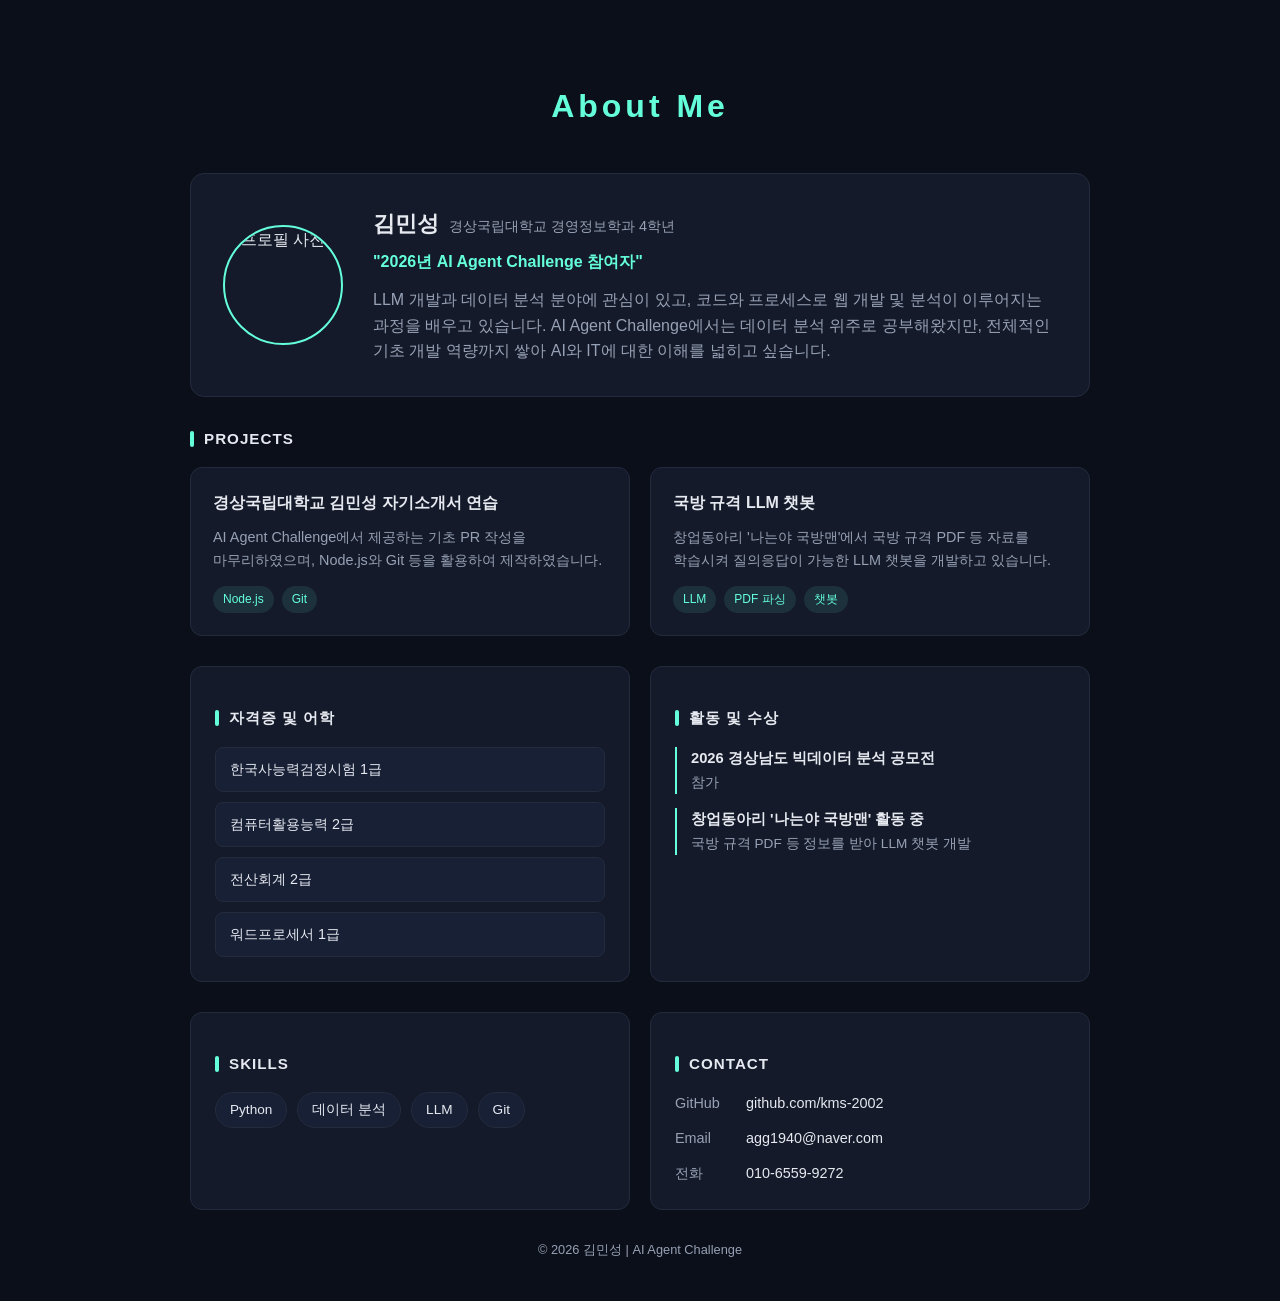
==== index.html @ eb75427b "자격증 정보 반영" ====
<!DOCTYPE html>
<html lang="ko">
<head>
  <meta charset="UTF-8" />
  <meta name="viewport" content="width=device-width, initial-scale=1.0" />
  <title>About Me</title>
  <link rel="stylesheet" href="style.css" />
</head>
<body>

  <h1 class="page-title">About Me</h1>

  <!-- 프로필 카드 -->
  <section class="card profile-card">
    <img class="profile-photo" src="https://placehold.co/140x140/1a2332/64ffda?text=Photo" alt="프로필 사진" />
    <div class="profile-info">
      <h2 class="name">김민성 <span class="school">경상국립대학교 경영정보학과 4학년</span></h2>
      <p class="quote">"2026년 AI Agent Challenge 참여자"</p>
      <p class="bio">
        LLM 개발과 데이터 분석 분야에 관심이 있고, 코드와 프로세스로 웹 개발 및 분석이
        이루어지는 과정을 배우고 있습니다. AI Agent Challenge에서는 데이터 분석 위주로
        공부해왔지만, 전체적인 기초 개발 역량까지 쌓아 AI와 IT에 대한 이해를 넓히고 싶습니다.
      </p>
    </div>
  </section>

  <!-- 프로젝트 -->
  <section class="section">
    <h3 class="section-title"><span class="bar"></span>PROJECTS</h3>
    <div class="project-grid">
      <div class="project-card">
        <h4>경상국립대학교 김민성 자기소개서 연습</h4>
        <p>AI Agent Challenge에서 제공하는 기초 PR 작성을 마무리하였으며, Node.js와 Git 등을 활용하여 제작하였습니다.</p>
        <div class="tags">
          <span class="tag">Node.js</span>
          <span class="tag">Git</span>
        </div>
      </div>

      <div class="project-card">
        <h4>국방 규격 LLM 챗봇</h4>
        <p>창업동아리 '나는야 국방맨'에서 국방 규격 PDF 등 자료를 학습시켜 질의응답이 가능한 LLM 챗봇을 개발하고 있습니다.</p>
        <div class="tags">
          <span class="tag">LLM</span>
          <span class="tag">PDF 파싱</span>
          <span class="tag">챗봇</span>
        </div>
      </div>
    </div>
  </section>

  <!-- 자격증 & 공모전 -->
  <div class="two-col">

    <section class="section">
      <h3 class="section-title"><span class="bar"></span>자격증 및 어학</h3>
      <ul class="cert-list">
        <li>한국사능력검정시험 1급</li>
        <li>컴퓨터활용능력 2급</li>
        <li>전산회계 2급</li>
        <li>워드프로세서 1급</li>
      </ul>
    </section>

    <section class="section">
      <h3 class="section-title"><span class="bar"></span>활동 및 수상</h3>
      <ul class="activity-list">
        <li>
          <span class="activity-title">2026 경상남도 빅데이터 분석 공모전</span>
          <span class="activity-desc">참가</span>
        </li>
        <li>
          <span class="activity-title">창업동아리 '나는야 국방맨' 활동 중</span>
          <span class="activity-desc">국방 규격 PDF 등 정보를 받아 LLM 챗봇 개발</span>
        </li>
      </ul>
    </section>

  </div>

  <!-- 스킬 & 연락처 -->
  <div class="two-col">

    <section class="section">
      <h3 class="section-title"><span class="bar"></span>SKILLS</h3>
      <div class="skills">
        <span class="skill-pill">Python</span>
        <span class="skill-pill">데이터 분석</span>
        <span class="skill-pill">LLM</span>
        <span class="skill-pill">Git</span>
      </div>
    </section>

    <section class="section">
      <h3 class="section-title"><span class="bar"></span>CONTACT</h3>
      <div class="contact-row">
        <span class="contact-label">GitHub</span>
        <span>github.com/kms-2002</span>
      </div>
      <div class="contact-row">
        <span class="contact-label">Email</span>
        <span>agg1940@naver.com</span>
      </div>
      <div class="contact-row">
        <span class="contact-label">전화</span>
        <span>010-6559-9272</span>
      </div>
    </section>

  </div>

  <footer>© 2026 김민성 | AI Agent Challenge</footer>

</body>
</html>
---- style.css ----
:root {
  --bg: #0b0f19;
  --panel: #141a29;
  --panel-2: #182036;
  --border: #232b3d;
  --accent: #64ffda;
  --text: #e6e9f0;
  --text-dim: #97a1b5;
}

* {
  box-sizing: border-box;
}

body {
  margin: 0;
  padding: 60px 20px 40px;
  background: var(--bg);
  color: var(--text);
  font-family: "Pretendard", "Apple SD Gothic Neo", "Segoe UI", sans-serif;
  line-height: 1.6;
  word-break: keep-all; /* 한글이 글자 단위로 쪼개져 세로로 줄바꿈되는 것 방지 */
}

.page-title {
  text-align: center;
  color: var(--accent);
  letter-spacing: 4px;
  margin-bottom: 40px;
}

.card {
  max-width: 900px;
  margin: 0 auto 30px auto;
  background: var(--panel);
  border: 1px solid var(--border);
  border-radius: 14px;
  padding: 32px;
}

.profile-card {
  display: flex;
  align-items: center;
  gap: 30px;
}

.profile-photo {
  width: 120px;
  height: 120px;
  border-radius: 50%;
  border: 2px solid var(--accent);
  object-fit: cover;
  flex-shrink: 0;
}

.profile-info {
  min-width: 0; /* flex 아이템이 넘칠 때 줄바꿈이 정상적으로 되도록 */
}

.name {
  margin: 0 0 8px 0;
  font-size: 1.4rem;
  display: flex;
  align-items: baseline;
  flex-wrap: wrap;
  gap: 10px;
}

.school {
  font-size: 0.9rem;
  color: var(--text-dim);
  font-weight: normal;
}

.quote {
  color: var(--accent);
  font-weight: bold;
  margin: 6px 0 12px 0;
}

.bio {
  color: var(--text-dim);
  margin: 0;
}

.section {
  max-width: 900px;
  margin: 0 auto 30px auto;
}

.section-title {
  display: flex;
  align-items: center;
  gap: 10px;
  color: var(--text);
  letter-spacing: 1px;
  font-size: 0.95rem;
  margin-bottom: 16px;
}

.bar {
  width: 4px;
  height: 16px;
  background: var(--accent);
  display: inline-block;
  border-radius: 2px;
  flex-shrink: 0;
}

/* 프로젝트 카드 */
.project-grid {
  display: grid;
  grid-template-columns: repeat(auto-fit, minmax(260px, 1fr));
  gap: 20px;
}

.project-card {
  background: var(--panel);
  border: 1px solid var(--border);
  border-radius: 12px;
  padding: 22px;
}

.project-card h4 {
  margin: 0 0 10px 0;
  font-size: 1rem;
}

.project-card p {
  color: var(--text-dim);
  font-size: 0.9rem;
  margin: 0 0 14px 0;
}

.tags {
  display: flex;
  flex-wrap: wrap;
  gap: 8px;
}

.tag {
  background: rgba(100, 255, 218, 0.1);
  color: var(--accent);
  padding: 4px 10px;
  border-radius: 20px;
  font-size: 0.75rem;
  white-space: nowrap;
}

/* 2단 레이아웃 (자격증/활동, 스킬/연락처 공용) */
.two-col {
  max-width: 900px;
  margin: 0 auto 30px auto;
  display: grid;
  grid-template-columns: 1fr 1fr;
  gap: 20px;
}

.two-col .section {
  margin: 0;
  background: var(--panel);
  border: 1px solid var(--border);
  border-radius: 12px;
  padding: 24px;
  max-width: none;
}

/* 자격증 목록 */
.cert-list {
  list-style: none;
  margin: 0;
  padding: 0;
  display: flex;
  flex-direction: column;
  gap: 10px;
}

.cert-list li {
  background: var(--panel-2);
  border: 1px solid var(--border);
  border-radius: 8px;
  padding: 10px 14px;
  font-size: 0.9rem;
}

/* 활동/수상 목록 */
.activity-list {
  list-style: none;
  margin: 0;
  padding: 0;
  display: flex;
  flex-direction: column;
  gap: 14px;
}

.activity-list li {
  border-left: 2px solid var(--accent);
  padding-left: 14px;
}

.activity-title {
  display: block;
  font-weight: 600;
  font-size: 0.92rem;
  margin-bottom: 2px;
}

.activity-desc {
  display: block;
  color: var(--text-dim);
  font-size: 0.85rem;
}

/* 스킬 */
.skills {
  display: flex;
  flex-wrap: wrap;
  gap: 10px;
}

.skill-pill {
  background: var(--panel-2);
  border: 1px solid var(--border);
  padding: 6px 14px;
  border-radius: 20px;
  font-size: 0.85rem;
  white-space: nowrap;
}

/* 연락처 */
.contact-row {
  display: flex;
  gap: 16px;
  margin-top: 12px;
  font-size: 0.9rem;
}

.contact-row:first-of-type {
  margin-top: 0;
}

.contact-label {
  width: 55px;
  flex-shrink: 0;
  color: var(--text-dim);
}

footer {
  text-align: center;
  color: var(--text-dim);
  font-size: 0.8rem;
  margin-top: 30px;
}

/* 반응형: 화면이 좁아지면 2단을 1단으로 */
@media (max-width: 700px) {
  .profile-card {
    flex-direction: column;
    text-align: center;
  }
  .name {
    justify-content: center;
  }
  .two-col {
    grid-template-columns: 1fr;
  }
}
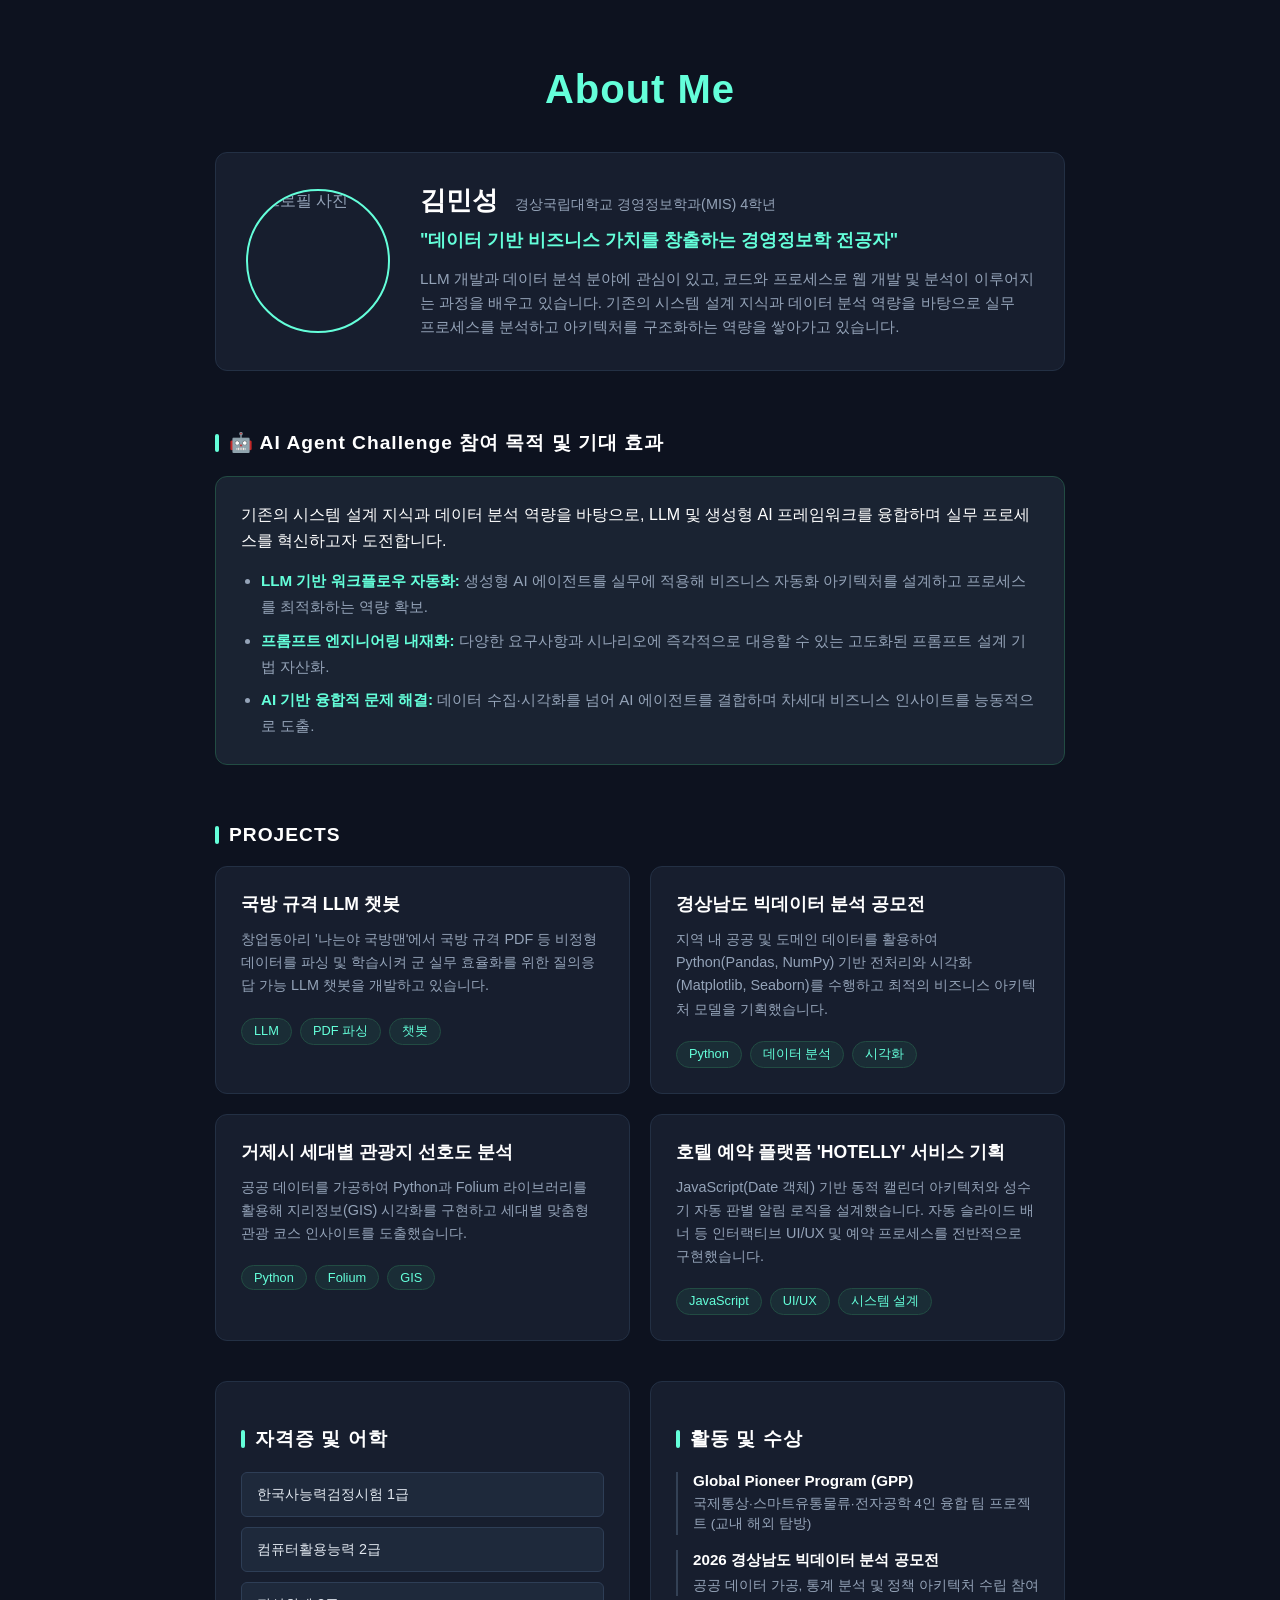
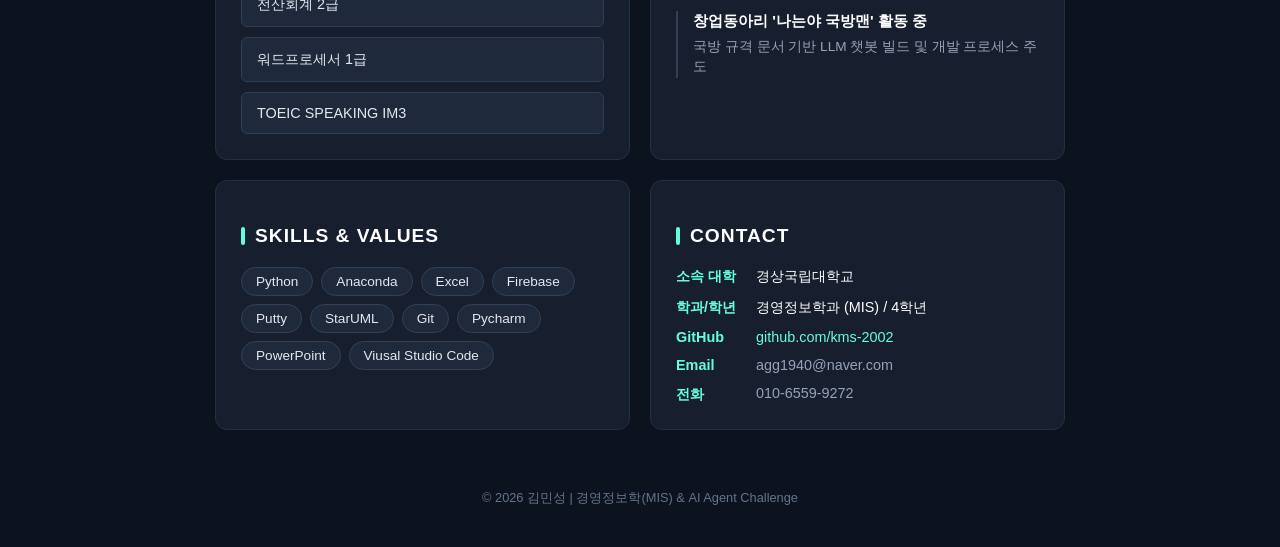
==== commit 00050a3e: "내 소개 페이지 추가" ====
--- a/index.html
+++ b/index.html
@@ -3,53 +3,86 @@
 <head>
   <meta charset="UTF-8" />
   <meta name="viewport" content="width=device-width, initial-scale=1.0" />
-  <title>About Me</title>
+  <title>About Me - 김민성</title>
   <link rel="stylesheet" href="style.css" />
 </head>
 <body>
 
   <h1 class="page-title">About Me</h1>
 
-  <!-- 프로필 카드 -->
   <section class="card profile-card">
     <img class="profile-photo" src="https://placehold.co/140x140/1a2332/64ffda?text=Photo" alt="프로필 사진" />
     <div class="profile-info">
-      <h2 class="name">김민성 <span class="school">경상국립대학교 경영정보학과 4학년</span></h2>
-      <p class="quote">"2026년 AI Agent Challenge 참여자"</p>
+      <h2 class="name">김민성 <span class="school">경상국립대학교 경영정보학과(MIS) 4학년</span></h2>
+      <p class="quote">"데이터 기반 비즈니스 가치를 창출하는 경영정보학 전공자"</p>
       <p class="bio">
-        LLM 개발과 데이터 분석 분야에 관심이 있고, 코드와 프로세스로 웹 개발 및 분석이
-        이루어지는 과정을 배우고 있습니다. AI Agent Challenge에서는 데이터 분석 위주로
-        공부해왔지만, 전체적인 기초 개발 역량까지 쌓아 AI와 IT에 대한 이해를 넓히고 싶습니다.
+        LLM 개발과 데이터 분석 분야에 관심이 있고, 코드와 프로세스로 웹 개발 및 분석이 이루어지는 과정을 배우고 있습니다.
+        기존의 시스템 설계 지식과 데이터 분석 역량을 바탕으로 실무 프로세스를 분석하고 아키텍처를 구조화하는 역량을 쌓아가고 있습니다.
       </p>
     </div>
   </section>
 
-  <!-- 프로젝트 -->
+  <section class="section">
+    <h3 class="section-title"><span class="bar"></span>🤖 AI Agent Challenge 참여 목적 및 기대 효과</h3>
+    <div class="project-card" style="background-color: #1a2332; border-color: #224c43; line-height: 1.7;">
+      <p style="font-size: 1rem; color: #fff; font-weight: 500; margin-bottom: 15px;">
+        기존의 시스템 설계 지식과 데이터 분석 역량을 바탕으로, LLM 및 생성형 AI 프레임워크를 융합하며 실무 프로세스를 혁신하고자 도전합니다.
+      </p>
+      <ul style="padding-left: 20px; margin: 0; color: #94a3b8; font-size: 0.95rem; display: flex; flex-direction: column; gap: 8px;">
+        <li><strong style="color: #64ffda;">LLM 기반 워크플로우 자동화:</strong> 생성형 AI 에이전트를 실무에 적용해 비즈니스 자동화 아키텍처를 설계하고 프로세스를 최적화하는 역량 확보.</li>
+        <li><strong style="color: #64ffda;">프롬프트 엔지니어링 내재화:</strong> 다양한 요구사항과 시나리오에 즉각적으로 대응할 수 있는 고도화된 프롬프트 설계 기법 자산화.</li>
+        <li><strong style="color: #64ffda;">AI 기반 융합적 문제 해결:</strong> 데이터 수집·시각화를 넘어 AI 에이전트를 결합하며 차세대 비즈니스 인사이트를 능동적으로 도출.</li>
+      </ul>
+    </div>
+  </section>
+
   <section class="section">
     <h3 class="section-title"><span class="bar"></span>PROJECTS</h3>
     <div class="project-grid">
-      <div class="project-card">
-        <h4>경상국립대학교 김민성 자기소개서 연습</h4>
-        <p>AI Agent Challenge에서 제공하는 기초 PR 작성을 마무리하였으며, Node.js와 Git 등을 활용하여 제작하였습니다.</p>
-        <div class="tags">
-          <span class="tag">Node.js</span>
-          <span class="tag">Git</span>
-        </div>
-      </div>
 
       <div class="project-card">
         <h4>국방 규격 LLM 챗봇</h4>
-        <p>창업동아리 '나는야 국방맨'에서 국방 규격 PDF 등 자료를 학습시켜 질의응답이 가능한 LLM 챗봇을 개발하고 있습니다.</p>
+        <p>창업동아리 '나는야 국방맨'에서 국방 규격 PDF 등 비정형 데이터를 파싱 및 학습시켜 군 실무 효율화를 위한 질의응답 가능 LLM 챗봇을 개발하고 있습니다.</p>
         <div class="tags">
           <span class="tag">LLM</span>
           <span class="tag">PDF 파싱</span>
           <span class="tag">챗봇</span>
         </div>
       </div>
+
+      <div class="project-card">
+        <h4>경상남도 빅데이터 분석 공모전</h4>
+        <p>지역 내 공공 및 도메인 데이터를 활용하여 Python(Pandas, NumPy) 기반 전처리와 시각화(Matplotlib, Seaborn)를 수행하고 최적의 비즈니스 아키텍처 모델을 기획했습니다.</p>
+        <div class="tags">
+          <span class="tag">Python</span>
+          <span class="tag">데이터 분석</span>
+          <span class="tag">시각화</span>
+        </div>
+      </div>
+
+      <div class="project-card">
+        <h4>거제시 세대별 관광지 선호도 분석</h4>
+        <p>공공 데이터를 가공하여 Python과 Folium 라이브러리를 활용해 지리정보(GIS) 시각화를 구현하고 세대별 맞춤형 관광 코스 인사이트를 도출했습니다.</p>
+        <div class="tags">
+          <span class="tag">Python</span>
+          <span class="tag">Folium</span>
+          <span class="tag">GIS</span>
+        </div>
+      </div>
+
+      <div class="project-card">
+        <h4>호텔 예약 플랫폼 'HOTELLY' 서비스 기획</h4>
+        <p>JavaScript(Date 객체) 기반 동적 캘린더 아키텍처와 성수기 자동 판별 알림 로직을 설계했습니다. 자동 슬라이드 배너 등 인터랙티브 UI/UX 및 예약 프로세스를 전반적으로 구현했습니다.</p>
+        <div class="tags">
+          <span class="tag">JavaScript</span>
+          <span class="tag">UI/UX</span>
+          <span class="tag">시스템 설계</span>
+        </div>
+      </div>
+
     </div>
   </section>
 
-  <!-- 자격증 & 공모전 -->
   <div class="two-col">
 
     <section class="section">
@@ -59,6 +92,7 @@
         <li>컴퓨터활용능력 2급</li>
         <li>전산회계 2급</li>
         <li>워드프로세서 1급</li>
+        <li>TOEIC SPEAKING IM3</li>
       </ul>
     </section>
 
@@ -66,36 +100,53 @@
       <h3 class="section-title"><span class="bar"></span>활동 및 수상</h3>
       <ul class="activity-list">
         <li>
+          <span class="activity-title">Global Pioneer Program (GPP)</span>
+          <span class="activity-desc">국제통상·스마트유통물류·전자공학 4인 융합 팀 프로젝트 (교내 해외 탐방)</span>
+        </li>
+        <li>
           <span class="activity-title">2026 경상남도 빅데이터 분석 공모전</span>
-          <span class="activity-desc">참가</span>
+          <span class="activity-desc">공공 데이터 가공, 통계 분석 및 정책 아키텍처 수립 참여</span>
         </li>
         <li>
           <span class="activity-title">창업동아리 '나는야 국방맨' 활동 중</span>
-          <span class="activity-desc">국방 규격 PDF 등 정보를 받아 LLM 챗봇 개발</span>
+          <span class="activity-desc">국방 규격 문서 기반 LLM 챗봇 빌드 및 개발 프로세스 주도</span>
         </li>
       </ul>
     </section>
 
   </div>
 
-  <!-- 스킬 & 연락처 -->
   <div class="two-col">
 
     <section class="section">
-      <h3 class="section-title"><span class="bar"></span>SKILLS</h3>
+      <h3 class="section-title"><span class="bar"></span>SKILLS & VALUES</h3>
       <div class="skills">
         <span class="skill-pill">Python</span>
-        <span class="skill-pill">데이터 분석</span>
-        <span class="skill-pill">LLM</span>
+        <span class="skill-pill">Anaconda</span>
+        <span class="skill-pill">Excel</span>
+        <span class="skill-pill">Firebase</span>
+        <span class="skill-pill">Putty</span>
+        <span class="skill-pill">StarUML</span>
         <span class="skill-pill">Git</span>
+        <span class="skill-pill">Pycharm</span>
+        <span class="skill-pill">PowerPoint</span>
+        <span class="skill-pill">Viusal Studio Code</span>
       </div>
     </section>
 
     <section class="section">
       <h3 class="section-title"><span class="bar"></span>CONTACT</h3>
       <div class="contact-row">
+        <span class="contact-label">소속 대학</span>
+        <span style="color: #fff;">경상국립대학교</span>
+      </div>
+      <div class="contact-row">
+        <span class="contact-label">학과/학년</span>
+        <span style="color: #fff;">경영정보학과 (MIS) / 4학년</span>
+      </div>
+      <div class="contact-row">
         <span class="contact-label">GitHub</span>
-        <span>github.com/kms-2002</span>
+        <span><a href="https://github.com/kms-2002" target="_blank" style="color: #64ffda; text-decoration: none;">github.com/kms-2002</a></span>
       </div>
       <div class="contact-row">
         <span class="contact-label">Email</span>
@@ -109,7 +160,7 @@
 
   </div>
 
-  <footer>© 2026 김민성 | AI Agent Challenge</footer>
+  <footer>© 2026 김민성 | 경영정보학(MIS) & AI Agent Challenge</footer>
 
 </body>
 </html>
--- a/style.css
+++ b/style.css
@@ -1,267 +1,250 @@
-:root {
-  --bg: #0b0f19;
-  --panel: #141a29;
-  --panel-2: #182036;
-  --border: #232b3d;
-  --accent: #64ffda;
-  --text: #e6e9f0;
-  --text-dim: #97a1b5;
-}
-
-* {
-  box-sizing: border-box;
-}
-
+/* 전반적인 테마 및 기본 스타일 설정 */
 body {
-  margin: 0;
-  padding: 60px 20px 40px;
-  background: var(--bg);
-  color: var(--text);
-  font-family: "Pretendard", "Apple SD Gothic Neo", "Segoe UI", sans-serif;
-  line-height: 1.6;
-  word-break: keep-all; /* 한글이 글자 단위로 쪼개져 세로로 줄바꿈되는 것 방지 */
-}
-
+  background-color: #0d121f;
+  color: #94a3b8;
+  font-family: 'Segoe UI', Tahoma, Geneva, Verdana, sans-serif;
+  margin: 0;
+  padding: 40px 20px;
+  display: flex;
+  flex-direction: column;
+  align-items: center;
+}
+
+/* 상단 메인 타이틀 */
 .page-title {
+  color: #64ffda;
+  font-size: 2.5rem;
+  margin-bottom: 40px;
   text-align: center;
-  color: var(--accent);
-  letter-spacing: 4px;
+  font-weight: bold;
+  letter-spacing: 1px;
+}
+
+/* 기본 섹션 구조 */
+.section {
+  width: 100%;
+  max-width: 850px;
   margin-bottom: 40px;
 }
 
-.card {
-  max-width: 900px;
-  margin: 0 auto 30px auto;
-  background: var(--panel);
-  border: 1px solid var(--border);
-  border-radius: 14px;
-  padding: 32px;
-}
-
-.profile-card {
-  display: flex;
-  align-items: center;
-  gap: 30px;
-}
-
-.profile-photo {
-  width: 120px;
-  height: 120px;
-  border-radius: 50%;
-  border: 2px solid var(--accent);
-  object-fit: cover;
-  flex-shrink: 0;
-}
-
-.profile-info {
-  min-width: 0; /* flex 아이템이 넘칠 때 줄바꿈이 정상적으로 되도록 */
-}
-
-.name {
-  margin: 0 0 8px 0;
-  font-size: 1.4rem;
-  display: flex;
-  align-items: baseline;
-  flex-wrap: wrap;
-  gap: 10px;
-}
-
-.school {
-  font-size: 0.9rem;
-  color: var(--text-dim);
-  font-weight: normal;
-}
-
-.quote {
-  color: var(--accent);
-  font-weight: bold;
-  margin: 6px 0 12px 0;
-}
-
-.bio {
-  color: var(--text-dim);
-  margin: 0;
-}
-
-.section {
-  max-width: 900px;
-  margin: 0 auto 30px auto;
-}
-
 .section-title {
+  color: #fff;
+  font-size: 1.2rem;
   display: flex;
   align-items: center;
   gap: 10px;
-  color: var(--text);
+  margin-bottom: 20px;
   letter-spacing: 1px;
+}
+
+.bar {
+  display: inline-block;
+  width: 4px;
+  height: 18px;
+  background-color: #64ffda;
+  border-radius: 2px;
+}
+
+/* 프로필 카드 레이아웃 */
+.card {
+  background-color: #171e2e;
+  border: 1px solid #233044;
+  border-radius: 12px;
+  padding: 30px;
+  width: 100%;
+  max-width: 850px;
+  box-sizing: border-box;
+  margin-bottom: 40px;
+  display: flex;
+  gap: 30px;
+  align-items: center;
+}
+
+.profile-photo {
+  border-radius: 50%;
+  border: 2px solid #64ffda;
+  width: 140px;
+  height: 140px;
+  object-fit: cover;
+}
+
+.profile-info {
+  flex: 1;
+}
+
+.name {
+  color: #fff;
+  margin: 0 0 10px 0;
+  font-size: 1.6rem;
+}
+
+.school {
+  font-size: 0.9rem;
+  color: #94a3b8;
+  font-weight: normal;
+  margin-left: 10px;
+}
+
+.quote {
+  color: #64ffda;
+  font-weight: bold;
+  margin: 0 0 15px 0;
+  font-size: 1.1rem;
+}
+
+.bio {
+  margin: 0;
+  line-height: 1.6;
   font-size: 0.95rem;
-  margin-bottom: 16px;
-}
-
-.bar {
-  width: 4px;
-  height: 16px;
-  background: var(--accent);
-  display: inline-block;
-  border-radius: 2px;
-  flex-shrink: 0;
-}
-
-/* 프로젝트 카드 */
+}
+
+/* 프로젝트 그리드 레이아웃 (2열 구성) */
 .project-grid {
-  display: grid;
-  grid-template-columns: repeat(auto-fit, minmax(260px, 1fr));
-  gap: 20px;
-}
-
-.project-card {
-  background: var(--panel);
-  border: 1px solid var(--border);
-  border-radius: 12px;
-  padding: 22px;
-}
-
-.project-card h4 {
-  margin: 0 0 10px 0;
-  font-size: 1rem;
-}
-
-.project-card p {
-  color: var(--text-dim);
-  font-size: 0.9rem;
-  margin: 0 0 14px 0;
-}
-
-.tags {
-  display: flex;
-  flex-wrap: wrap;
-  gap: 8px;
-}
-
-.tag {
-  background: rgba(100, 255, 218, 0.1);
-  color: var(--accent);
-  padding: 4px 10px;
-  border-radius: 20px;
-  font-size: 0.75rem;
-  white-space: nowrap;
-}
-
-/* 2단 레이아웃 (자격증/활동, 스킬/연락처 공용) */
-.two-col {
-  max-width: 900px;
-  margin: 0 auto 30px auto;
   display: grid;
   grid-template-columns: 1fr 1fr;
   gap: 20px;
+  width: 100%;
+}
+
+.project-card {
+  background-color: #171e2e;
+  border: 1px solid #233044;
+  border-radius: 12px;
+  padding: 25px;
+  box-sizing: border-box;
+}
+
+.project-card h4 {
+  color: #fff;
+  margin: 0 0 12px 0;
+  font-size: 1.1rem;
+}
+
+.project-card p {
+  margin: 0 0 20px 0;
+  font-size: 0.9rem;
+  line-height: 1.6;
+}
+
+/* 태그 스타일 */
+.tags {
+  display: flex;
+  gap: 8px;
+  flex-wrap: wrap;
+}
+
+.tag {
+  background-color: #1a2d36;
+  color: #64ffda;
+  font-size: 0.8rem;
+  padding: 4px 12px;
+  border-radius: 20px;
+  border: 1px solid #224c43;
+}
+
+/* 2열 레이아웃 구조 (자격증, 활동, 스킬, 연락처용) */
+.two-col {
+  display: grid;
+  grid-template-columns: 1fr 1fr;
+  gap: 20px;
+  width: 100%;
+  max-width: 850px;
 }
 
 .two-col .section {
-  margin: 0;
-  background: var(--panel);
-  border: 1px solid var(--border);
+  background-color: #171e2e;
+  border: 1px solid #233044;
   border-radius: 12px;
-  padding: 24px;
-  max-width: none;
-}
-
-/* 자격증 목록 */
+  padding: 25px;
+  box-sizing: border-box;
+  margin-bottom: 20px;
+}
+
+/* 자격증 리스트 스타일 */
 .cert-list {
   list-style: none;
-  margin: 0;
   padding: 0;
+  margin: 0;
   display: flex;
   flex-direction: column;
   gap: 10px;
 }
 
 .cert-list li {
-  background: var(--panel-2);
-  border: 1px solid var(--border);
-  border-radius: 8px;
-  padding: 10px 14px;
-  font-size: 0.9rem;
-}
-
-/* 활동/수상 목록 */
+  background-color: #1e293b;
+  border: 1px solid #2e3e56;
+  padding: 12px 15px;
+  border-radius: 6px;
+  color: #e2e8f0;
+  font-size: 0.9rem;
+}
+
+/* 활동 리스트 스타일 */
 .activity-list {
   list-style: none;
-  margin: 0;
   padding: 0;
+  margin: 0;
   display: flex;
   flex-direction: column;
-  gap: 14px;
+  gap: 15px;
 }
 
 .activity-list li {
-  border-left: 2px solid var(--accent);
-  padding-left: 14px;
+  border-left: 2px solid #334155;
+  padding-left: 15px;
 }
 
 .activity-title {
   display: block;
-  font-weight: 600;
-  font-size: 0.92rem;
-  margin-bottom: 2px;
+  color: #fff;
+  font-weight: bold;
+  font-size: 0.95rem;
+  margin-bottom: 5px;
 }
 
 .activity-desc {
   display: block;
-  color: var(--text-dim);
   font-size: 0.85rem;
-}
-
-/* 스킬 */
+  line-height: 1.5;
+}
+
+/* 기술 스택 알약 모양 스타일 */
 .skills {
   display: flex;
+  gap: 8px;
   flex-wrap: wrap;
-  gap: 10px;
 }
 
 .skill-pill {
-  background: var(--panel-2);
-  border: 1px solid var(--border);
+  background-color: #1e293b;
+  color: #e2e8f0;
+  font-size: 0.85rem;
   padding: 6px 14px;
   border-radius: 20px;
-  font-size: 0.85rem;
-  white-space: nowrap;
-}
-
-/* 연락처 */
+  border: 1px solid #334155;
+}
+
+/* 연락처 스타일 */
 .contact-row {
   display: flex;
-  gap: 16px;
-  margin-top: 12px;
-  font-size: 0.9rem;
-}
-
-.contact-row:first-of-type {
-  margin-top: 0;
+  margin-bottom: 12px;
+  font-size: 0.9rem;
+}
+
+.contact-row:last-child {
+  margin-bottom: 0;
 }
 
 .contact-label {
-  width: 55px;
-  flex-shrink: 0;
-  color: var(--text-dim);
-}
-
+  width: 80px;
+  color: #64ffda;
+  font-weight: bold;
+}
+
+/* 하단 카피라이트 */
 footer {
+  margin-top: 40px;
+  font-size: 0.8rem;
+  color: #64748b;
   text-align: center;
-  color: var(--text-dim);
-  font-size: 0.8rem;
-  margin-top: 30px;
-}
-
-/* 반응형: 화면이 좁아지면 2단을 1단으로 */
-@media (max-width: 700px) {
-  .profile-card {
-    flex-direction: column;
-    text-align: center;
-  }
-  .name {
-    justify-content: center;
-  }
-  .two-col {
-    grid-template-columns: 1fr;
-  }
-}
+}
